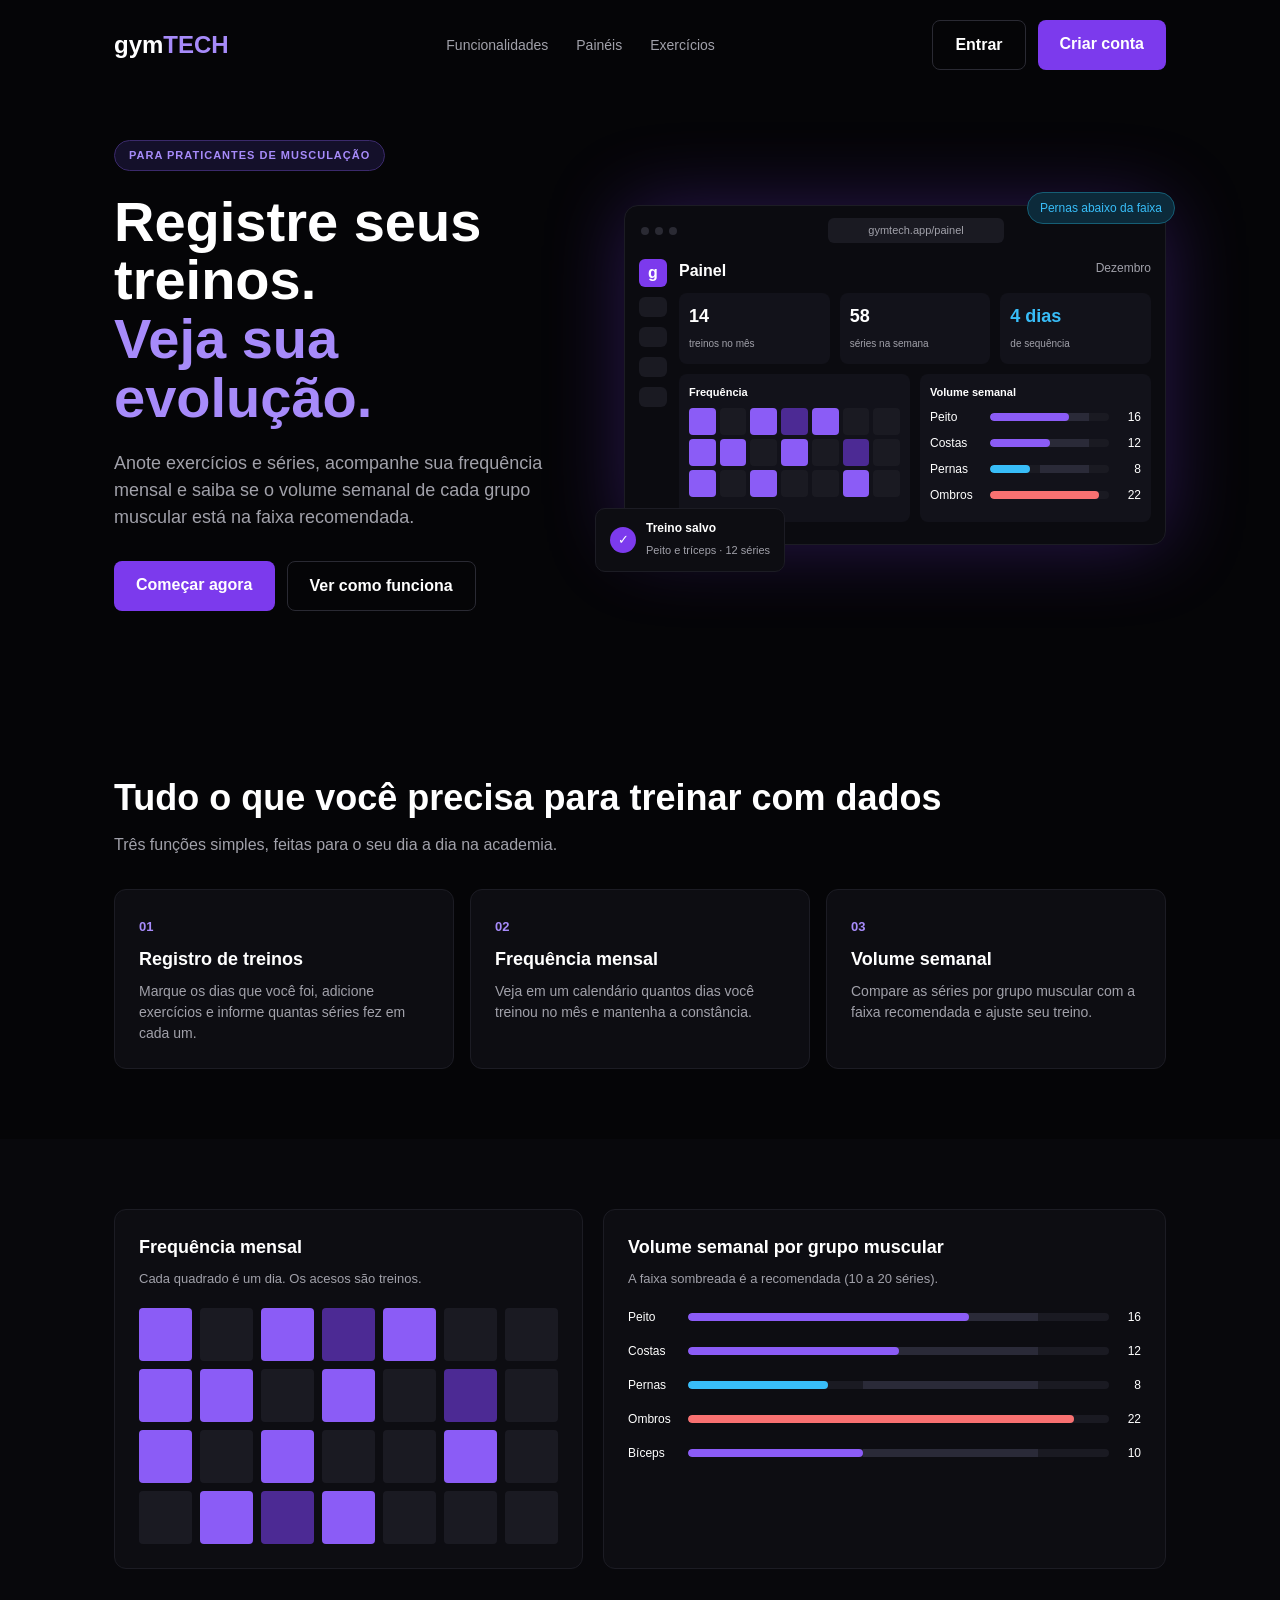
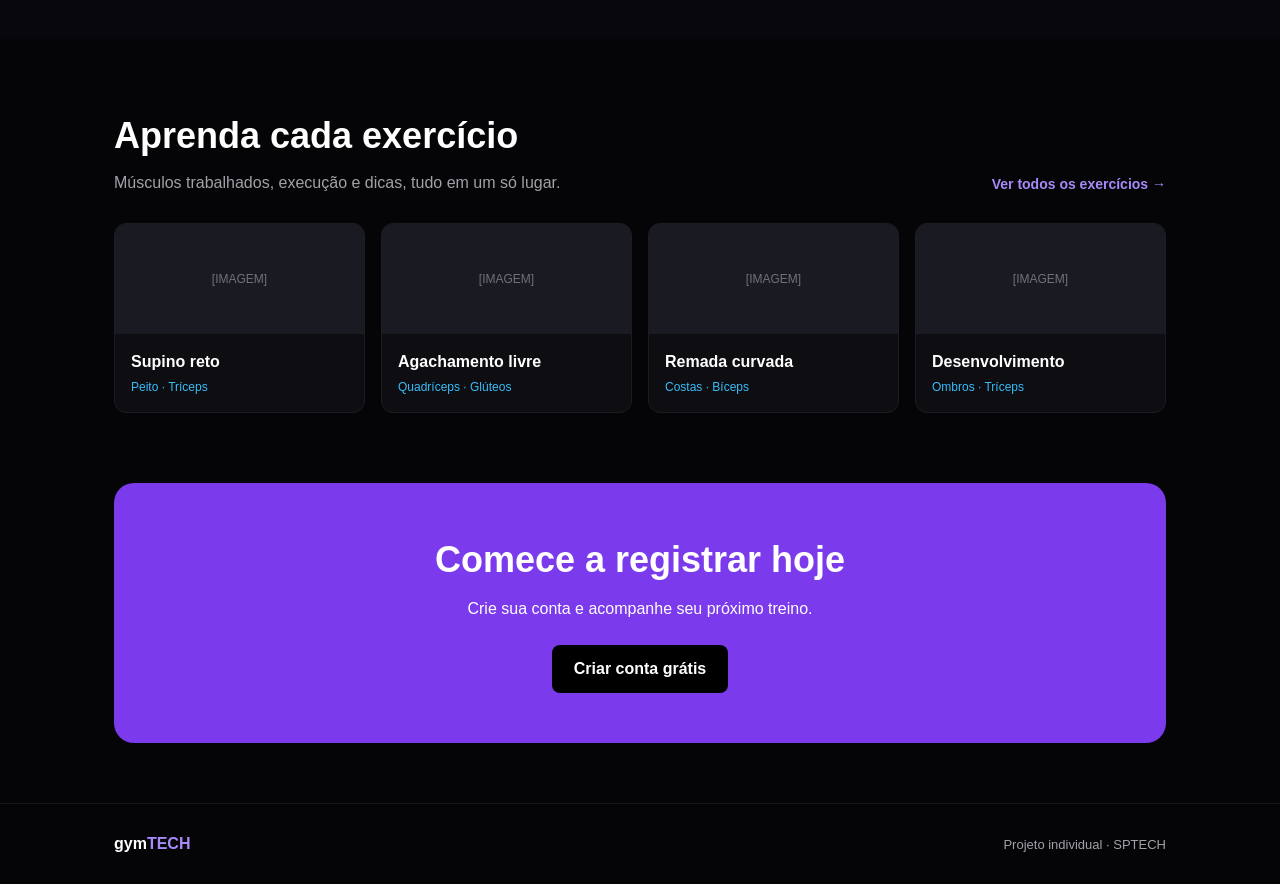
==== public/index.html @ 50891370 "feat: adicionando tela dashboard com css incluso" ====
<!DOCTYPE html>
<html lang="pt-br">
<head>
    <meta charset="UTF-8">
    <meta http-equiv="X-UA-Compatible" content="IE=edge">
    <meta name="viewport" content="width=device-width, initial-scale=1.0">
    <title>gymTECH · Página Inicial</title>
    <script src="./js/sessao.js"></script>
    <link rel="stylesheet" href="./css/home.css">
</head>
<body>
    <!-- MENU -->
    <div class="header">
        <div class="container">
            <a class="titulo" href="index.html">gym<span>TECH</span></a>
            <ul class="navbar">
                <li><a href="#funcionalidades">Funcionalidades</a></li>
                <li><a href="#paineis">Painéis</a></li>
                <li><a href="#exercicios">Exercícios</a></li>
            </ul>
            <div class="auth">
                <a class="btn btn-dark" href="login.html">Entrar</a>
                <a class="btn btn-purple" href="cadastro.html">Criar conta</a>
            </div>
        </div>
    </div>

    <!-- BANNER -->
    <div class="banner">
        <div class="container">
            <div class="banner-text">
                <span class="badge">Para praticantes de musculação</span>
                <h1>Registre seus treinos. <span>Veja sua evolução.</span></h1>
                <p class="lead">Anote exercícios e séries, acompanhe sua frequência mensal e saiba se o volume semanal de cada grupo muscular está na faixa recomendada.</p>
                <div class="hero-buttons">
                    <a class="btn btn-purple" href="cadastro.html">Começar agora</a>
                    <a class="btn btn-dark" href="#funcionalidades">Ver como funciona</a>
                </div>
            </div>

            <div class="mockup">
                <span class="float-badge">Pernas abaixo da faixa</span>
                <div class="mockup-top">
                    <span class="dot"></span>
                    <span class="dot"></span>
                    <span class="dot"></span>
                    <span class="url">gymtech.app/painel</span>
                </div>
                <div class="mockup-main">
                    <div class="mockup-side">
                        <span class="logo-g">g</span>
                        <span class="side-item"></span>
                        <span class="side-item"></span>
                        <span class="side-item"></span>
                        <span class="side-item"></span>
                    </div>
                    <div class="mockup-content">
                        <div class="mockup-head">
                            <strong>Painel</strong>
                            <span>Dezembro</span>
                        </div>
                        <div class="stats">
                            <div class="stat">
                                <strong>14</strong>
                                <span>treinos no mês</span>
                            </div>
                            <div class="stat">
                                <strong>58</strong>
                                <span>séries na semana</span>
                            </div>
                            <div class="stat">
                                <strong class="cyan-text">4 dias</strong>
                                <span>de sequência</span>
                            </div>
                        </div>
                        <div class="mini-panels">
                            <div class="mini-panel">
                                <h4>Frequência</h4>
                                <div class="calendar" id="heroCalendar"></div>
                            </div>
                            <div class="mini-panel">
                                <h4>Volume semanal</h4>
                                <div id="heroVolume"></div>
                            </div>
                        </div>
                    </div>
                </div>
                <div class="toast">
                    <span class="check">✓</span>
                    <div>
                        <strong>Treino salvo</strong>
                        <span>Peito e tríceps · 12 séries</span>
                    </div>
                </div>
            </div>
        </div>
    </div>

    <!-- FUNCIONALIDADES -->
    <div class="social" id="funcionalidades">
        <div class="container">
            <h2>Tudo o que você precisa para treinar com dados</h2>
            <p class="subtitle">Três funções simples, feitas para o seu dia a dia na academia.</p>
            <div class="boxes">
                <div class="box">
                    <span class="number">01</span>
                    <h3>Registro de treinos</h3>
                    <p>Marque os dias que você foi, adicione exercícios e informe quantas séries fez em cada um.</p>
                </div>

                <div class="box">
                    <span class="number">02</span>
                    <h3>Frequência mensal</h3>
                    <p>Veja em um calendário quantos dias você treinou no mês e mantenha a constância.</p>
                </div>

                <div class="box">
                    <span class="number">03</span>
                    <h3>Volume semanal</h3>
                    <p>Compare as séries por grupo muscular com a faixa recomendada e ajuste seu treino.</p>
                </div>
            </div>
        </div>
    </div>

    <!-- PAINÉIS -->
    <div class="panels" id="paineis">
        <div class="container">
            <div class="panel">
                <h3>Frequência mensal</h3>
                <p class="subtitle">Cada quadrado é um dia. Os acesos são treinos.</p>
                <div class="calendar big" id="monthCalendar"></div>
            </div>

            <div class="panel">
                <h3>Volume semanal por grupo muscular</h3>
                <p class="subtitle">A faixa sombreada é a recomendada (10 a 20 séries).</p>
                <div id="panelVolume"></div>
            </div>
        </div>
    </div>

    <!-- EXERCÍCIOS -->
    <div class="exercises" id="exercicios">
        <div class="container">
            <div class="exercises-head">
                <div>
                    <h2>Aprenda cada exercício</h2>
                    <p class="subtitle">Músculos trabalhados, execução e dicas, tudo em um só lugar.</p>
                </div>
                <a class="more" href="simulador.html">Ver todos os exercícios →</a>
            </div>

            <div class="exercise-grid">
                <div class="exercise">
                    <div class="exercise-img">[IMAGEM]</div>
                    <div class="exercise-info">
                        <h3>Supino reto</h3>
                        <p>Peito · Tríceps</p>
                    </div>
                </div>

                <div class="exercise">
                    <div class="exercise-img">[IMAGEM]</div>
                    <div class="exercise-info">
                        <h3>Agachamento livre</h3>
                        <p>Quadríceps · Glúteos</p>
                    </div>
                </div>

                <div class="exercise">
                    <div class="exercise-img">[IMAGEM]</div>
                    <div class="exercise-info">
                        <h3>Remada curvada</h3>
                        <p>Costas · Bíceps</p>
                    </div>
                </div>
                
                <div class="exercise">
                    <div class="exercise-img">[IMAGEM]</div>
                    <div class="exercise-info">
                        <h3>Desenvolvimento</h3>
                        <p>Ombros · Tríceps</p>
                    </div>
                </div>
            </div>
        </div>
    </div>

    <!-- CHAMADA FINAL -->
    <div class="cta">
        <div class="container">
            <div class="cta-box">
                <h2>Comece a registrar hoje</h2>
                <p>Crie sua conta e acompanhe seu próximo treino.</p>
                <a class="btn btn-black" href="cadastro.html">Criar conta grátis</a>
            </div>
        </div>
    </div>

    <!-- RODAPÉ -->
    <div class="footer">
        <div class="container">
            <a class="titulo" href="index.html">gym<span>TECH</span></a>
            <span>Projeto individual · SPTECH</span>
        </div>
    </div>

    <script>
        // Dados de exemplo (depois virão do banco)
        var weeklyVolume = [
            { muscleGroup: "Peito", sets: 16 },
            { muscleGroup: "Costas", sets: 12 },
            { muscleGroup: "Pernas", sets: 8 },
            { muscleGroup: "Ombros", sets: 22 },
            { muscleGroup: "Bíceps", sets: 10 }
        ];

        // 2 = treino, 1 = treino leve, 0 = sem treino (28 dias, 14 treinos)
        var monthDays = [
            2, 0, 2, 1, 2, 0, 0,
            2, 2, 0, 2, 0, 1, 0,
            2, 0, 2, 0, 0, 2, 0,
            0, 2, 1, 2, 0, 0, 0
        ];

        var chartMax = 24;

        function renderCalendar(elementId, totalDays) {
            var html = "";

            for (var i = 0; i < totalDays; i++) {
                var className = "day";

                if (monthDays[i] == 2) {
                    className += " on";
                } else if (monthDays[i] == 1) {
                    className += " light";
                }

                html += '<span class="' + className + '"></span>';
            }

            document.getElementById(elementId).innerHTML = html;
        }

        function getColor(sets) {
            if (sets < 10) {
                return "cyan";
            }
            if (sets > 20) {
                return "coral";
            }
            return "purple";
        }

        function renderVolume(elementId, totalGroups) {
            var html = "";

            for (var i = 0; i < totalGroups; i++) {
                var width = weeklyVolume[i].sets / chartMax * 100;

                html += '<div class="bar-row">';
                html += '<span class="label">' + weeklyVolume[i].muscleGroup + '</span>';
                html += '<div class="track">';
                html += '<div class="band"></div>';
                html += '<div class="fill ' + getColor(weeklyVolume[i].sets) + '" style="width:' + width + '%"></div>';
                html += '</div>';
                html += '<span class="value">' + weeklyVolume[i].sets + '</span>';
                html += '</div>';
            }

            document.getElementById(elementId).innerHTML = html;
        }

        renderCalendar("heroCalendar", 21);
        renderCalendar("monthCalendar", 28);
        renderVolume("heroVolume", 4);
        renderVolume("panelVolume", 5);
    </script>
</body>
</html>
---- public/css/home.css ----
/* gymTECH | Página inicial */

* {
    box-sizing: border-box;
    margin: 0;
    padding: 0;
}

body {
    background: #050507;
    color: #fff;
    font-family: Arial, sans-serif;
    line-height: 1.5;
}

ul {
    list-style: none;
}

a {
    color: inherit;
    text-decoration: none;
}

h2 {
    font-size: 36px;
}

h3 {
    font-size: 18px;
}

.container {
    max-width: 1100px;
    margin: 0 auto;
    padding: 0 24px;
}

.subtitle {
    margin-top: 8px;
    color: #a1a1aa;
}

/* Botões */

.btn {
    display: inline-block;
    padding: 12px 22px;
    border-radius: 8px;
    font-weight: bold;
}

.btn-purple { background: #7c3aed; }
.btn-black { background: #000; }
.btn-dark { border: 1px solid #2a2a33; }

/* Cabeçalho e rodapé */

.header {
    padding: 20px 0;
}

.header .container,
.footer .container {
    display: flex;
    align-items: center;
    justify-content: space-between;
}

.titulo {
    font-size: 24px;
    font-weight: bold;
}

.titulo span {
    color: #a78bfa;
}

.navbar {
    display: flex;
    gap: 28px;
    color: #a1a1aa;
    font-size: 14px;
}

.auth {
    display: flex;
    gap: 12px;
}

.footer {
    padding: 28px 0;
    border-top: 1px solid #14141a;
}

.footer .container {
    color: #a1a1aa;
    font-size: 13px;
}

.footer .titulo {
    color: #fff;
    font-size: 16px;
}

/* Banner */

.banner {
    padding: 50px 0 90px;
}

.banner .container {
    display: flex;
    align-items: center;
    gap: 60px;
}

.banner-text {
    flex: 1;
}

.badge {
    display: inline-block;
    padding: 6px 14px;
    border: 1px solid #3b2a6b;
    border-radius: 20px;
    background: #14102a;
    color: #a78bfa;
    font-size: 11px;
    font-weight: bold;
    letter-spacing: 1px;
    text-transform: uppercase;
}

.banner h1 {
    margin: 22px 0;
    font-size: 56px;
    line-height: 1.05;
}

.banner h1 span {
    display: block;
    color: #a78bfa;
}

.lead {
    color: #a1a1aa;
    font-size: 18px;
}

.hero-buttons {
    display: flex;
    gap: 12px;
    margin-top: 30px;
}

/* Painel de exemplo */

.mockup {
    position: relative;
    flex: 1.2;
    background: #0b0b10;
    border: 1px solid #1c1c24;
    border-radius: 14px;
    box-shadow: 0 0 80px rgba(124, 58, 237, 0.3);
}

.mockup-top {
    display: flex;
    align-items: center;
    gap: 6px;
    padding: 12px 16px;
}

.dot {
    width: 8px;
    height: 8px;
    border-radius: 50%;
    background: #2a2a33;
}

.url {
    margin: 0 auto;
    padding: 4px 40px;
    border-radius: 6px;
    background: #1a1a22;
    color: #a1a1aa;
    font-size: 11px;
}

.mockup-main {
    display: flex;
    gap: 12px;
    padding: 4px 14px 22px;
}

.mockup-side {
    display: flex;
    flex-direction: column;
    gap: 10px;
}

.logo-g,
.side-item {
    width: 28px;
    border-radius: 6px;
}

.logo-g {
    height: 28px;
    background: #7c3aed;
    text-align: center;
    line-height: 28px;
    font-weight: bold;
}

.side-item {
    height: 20px;
    background: #1a1a22;
}

.mockup-content {
    flex: 1;
}

.mockup-head {
    display: flex;
    justify-content: space-between;
    margin-bottom: 10px;
}

.mockup-head span {
    color: #a1a1aa;
    font-size: 12px;
}

.stats,
.mini-panels {
    display: grid;
    gap: 10px;
}

.stats {
    grid-template-columns: repeat(3, 1fr);
    margin-bottom: 10px;
}

.mini-panels {
    grid-template-columns: 1fr 1fr;
}

.stat,
.mini-panel {
    padding: 10px;
    border-radius: 8px;
    background: #12121a;
}

.stat strong {
    display: block;
    font-size: 18px;
}

.stat span {
    color: #a1a1aa;
    font-size: 10px;
}

.cyan-text {
    color: #38bdf8;
}

.mini-panel h4 {
    margin-bottom: 8px;
    font-size: 11px;
}

.float-badge {
    position: absolute;
    top: -14px;
    right: -10px;
    padding: 6px 12px;
    border: 1px solid #155e75;
    border-radius: 20px;
    background: #0c2a3a;
    color: #38bdf8;
    font-size: 12px;
}

.toast {
    position: absolute;
    left: -30px;
    bottom: -28px;
    display: flex;
    align-items: center;
    gap: 10px;
    padding: 10px 14px;
    border: 1px solid #1c1c24;
    border-radius: 10px;
    background: #0d0d12;
}

.check {
    width: 26px;
    height: 26px;
    border-radius: 50%;
    background: #7c3aed;
    text-align: center;
    line-height: 26px;
    font-size: 13px;
}

.toast strong {
    display: block;
    font-size: 12px;
}

.toast div span {
    color: #a1a1aa;
    font-size: 11px;
}

/* Calendário */

.calendar {
    display: grid;
    grid-template-columns: repeat(7, 1fr);
    gap: 4px;
}

.calendar.big {
    gap: 8px;
}

.day {
    aspect-ratio: 1;
    border-radius: 4px;
    background: #1a1a22;
}

.day.on { background: #8b5cf6; }
.day.light { background: #4c2a94; }

/* Barras de volume */

.bar-row {
    display: flex;
    align-items: center;
    gap: 10px;
    margin-bottom: 8px;
    font-size: 12px;
}

.label {
    width: 50px;
}

.value {
    width: 22px;
    text-align: right;
}

.track {
    position: relative;
    flex: 1;
    height: 8px;
    border-radius: 4px;
    background: #1a1a22;
    overflow: hidden;
}

/* faixa recomendada: 10 a 20 séries, de um máximo de 24 */
.band {
    position: absolute;
    top: 0;
    bottom: 0;
    left: 41.6%;
    width: 41.6%;
    background: #2a2a38;
}

.fill {
    position: absolute;
    top: 0;
    bottom: 0;
    left: 0;
    border-radius: 4px;
}

.fill.purple { background: #8b5cf6; }
.fill.cyan { background: #38bdf8; }
.fill.coral { background: #f87171; }

/* Seções */

.social,
.panels,
.exercises {
    padding: 70px 0;
}

.boxes {
    display: grid;
    grid-template-columns: repeat(3, 1fr);
    gap: 16px;
    margin-top: 32px;
}

.box,
.panel,
.exercise {
    border: 1px solid #1c1c24;
    border-radius: 12px;
    background: #0d0d12;
}

.box,
.panel {
    padding: 24px;
}

.number {
    color: #a78bfa;
    font-size: 13px;
    font-weight: bold;
}

.box h3 {
    margin: 8px 0;
}

.box p {
    color: #a1a1aa;
    font-size: 14px;
}

/* Painéis */

.panels {
    background: #08080c;
}

.panels .container {
    display: grid;
    grid-template-columns: 1fr 1.2fr;
    gap: 20px;
}

.panel .subtitle {
    margin-bottom: 20px;
    font-size: 13px;
}

.panel .bar-row {
    margin-bottom: 16px;
}

/* Exercícios */

.exercises-head {
    display: flex;
    align-items: flex-end;
    justify-content: space-between;
    margin-bottom: 28px;
}

.more {
    color: #a78bfa;
    font-size: 14px;
    font-weight: bold;
}

.exercise-grid {
    display: grid;
    grid-template-columns: repeat(4, 1fr);
    gap: 16px;
}

.exercise {
    overflow: hidden;
}

.exercise-img {
    display: flex;
    align-items: center;
    justify-content: center;
    height: 110px;
    background: #1a1a22;
    color: #71717a;
    font-size: 12px;
}

.exercise-img img {
    width: 100%;
    height: 100%;
    object-fit: cover;
}

.exercise-info {
    padding: 16px;
}

.exercise-info h3 {
    font-size: 16px;
}

.exercise-info p {
    margin-top: 4px;
    color: #38bdf8;
    font-size: 12px;
}

/* Chamada final */

.cta {
    padding-bottom: 60px;
}

.cta-box {
    padding: 50px 24px;
    border-radius: 20px;
    background: #7c3aed;
    text-align: center;
}

.cta-box p {
    margin: 10px 0 24px;
}
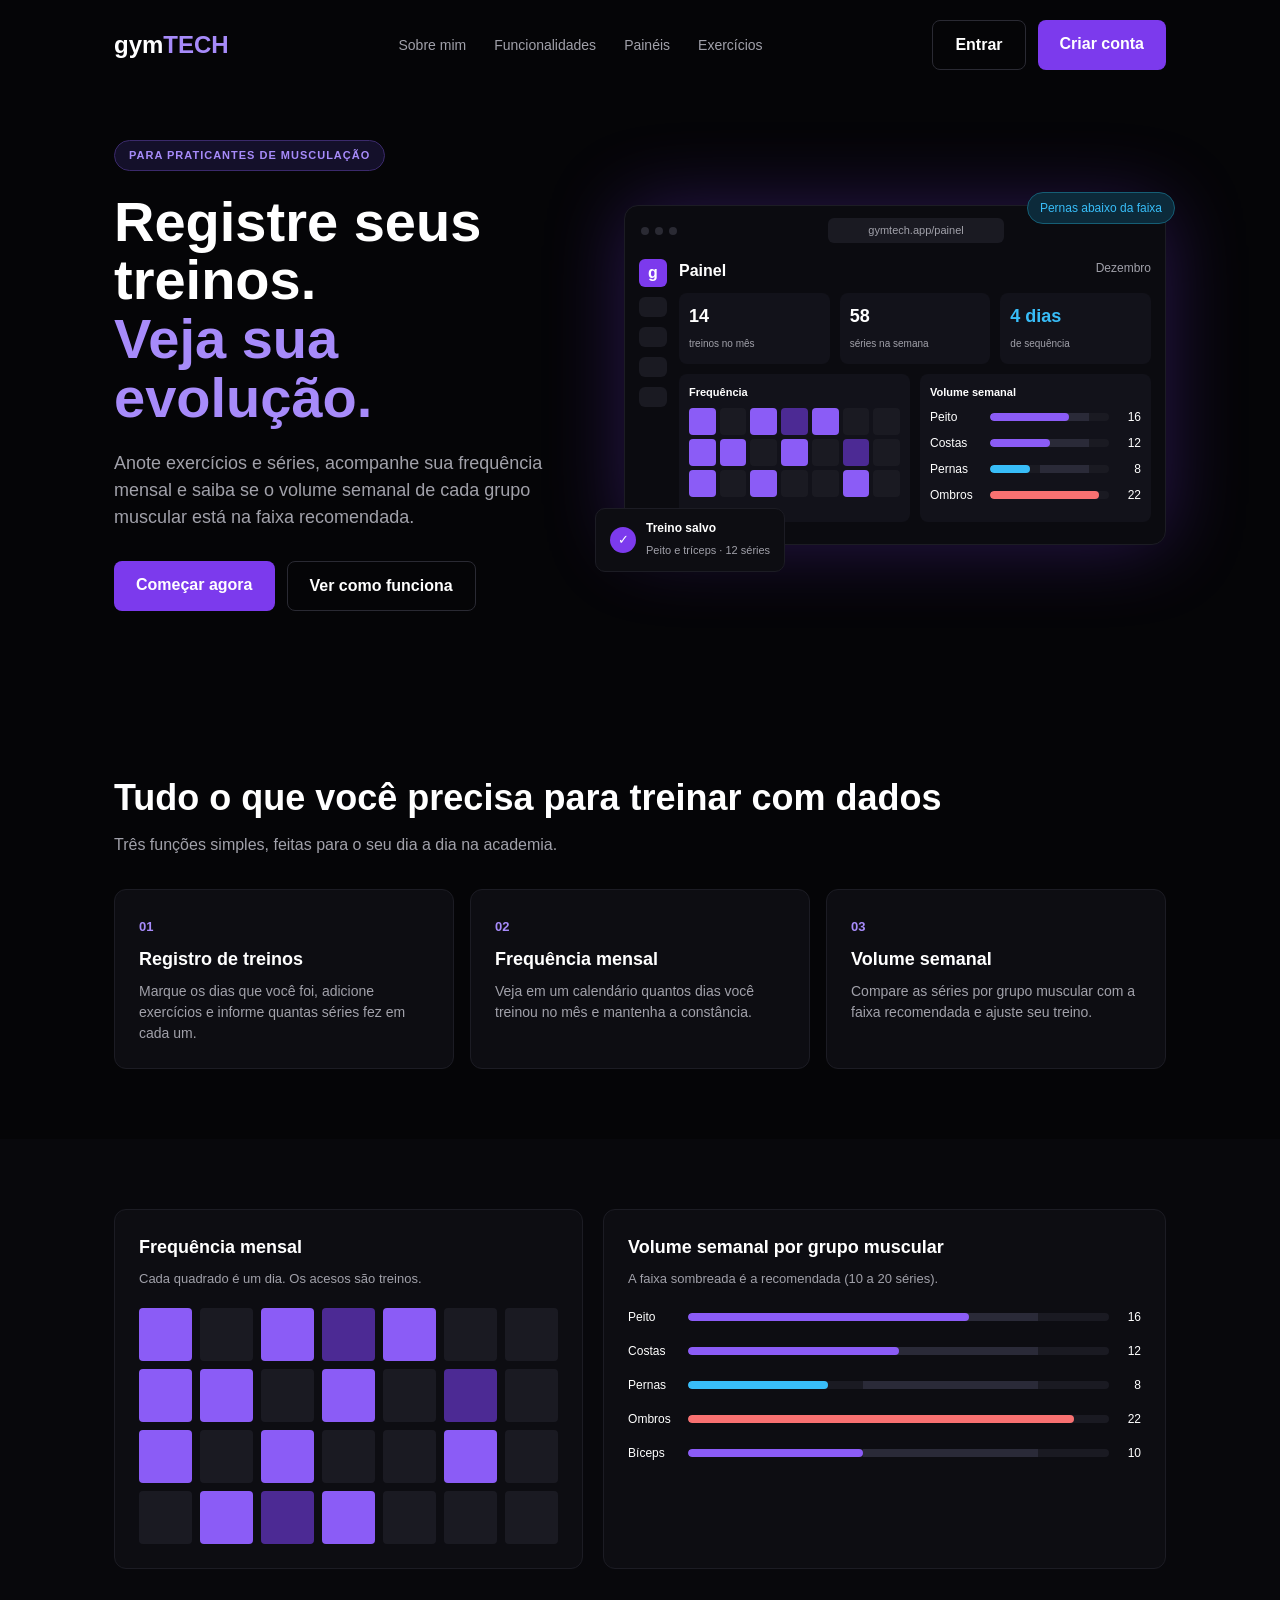
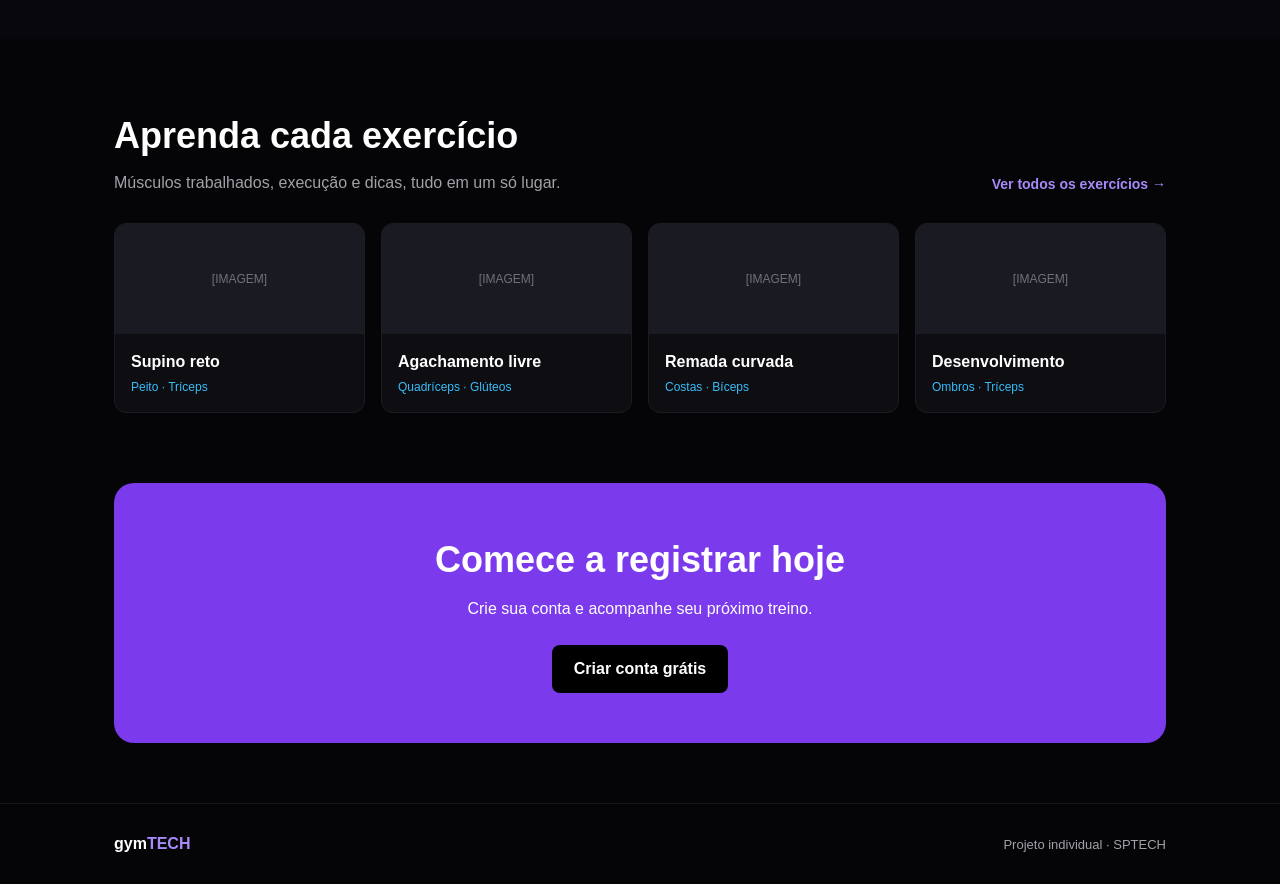
==== commit 3d4148af: "feat: adicionando estrutura inicial da pagina sobre mim" ====
--- a/public/index.html
+++ b/public/index.html
@@ -14,6 +14,7 @@
         <div class="container">
             <a class="titulo" href="index.html">gym<span>TECH</span></a>
             <ul class="navbar">
+                <li><a href="sobreMim.html">Sobre mim</a></li>
                 <li><a href="#funcionalidades">Funcionalidades</a></li>
                 <li><a href="#paineis">Painéis</a></li>
                 <li><a href="#exercicios">Exercícios</a></li>
@@ -148,7 +149,7 @@
                     <h2>Aprenda cada exercício</h2>
                     <p class="subtitle">Músculos trabalhados, execução e dicas, tudo em um só lugar.</p>
                 </div>
-                <a class="more" href="simulador.html">Ver todos os exercícios →</a>
+                <a class="more" href="exercicios.html">Ver todos os exercícios →</a>
             </div>
 
             <div class="exercise-grid">
@@ -198,7 +199,7 @@
         </div>
     </div>
 
-    <!-- RODAPÉ -->
+    <!-- FOOTER -->
     <div class="footer">
         <div class="container">
             <a class="titulo" href="index.html">gym<span>TECH</span></a>
--- a/public/css/home.css
+++ b/public/css/home.css
@@ -1,4 +1,4 @@
-/* gymTECH | Página inicial */
+/* gymTECH | Página inicial, Sobre Mim */
 
 * {
     box-sizing: border-box;
@@ -92,12 +92,10 @@
     padding: 28px 0;
     border-top: 1px solid #14141a;
 }
-
 .footer .container {
     color: #a1a1aa;
     font-size: 13px;
 }
-
 .footer .titulo {
     color: #fff;
     font-size: 16px;
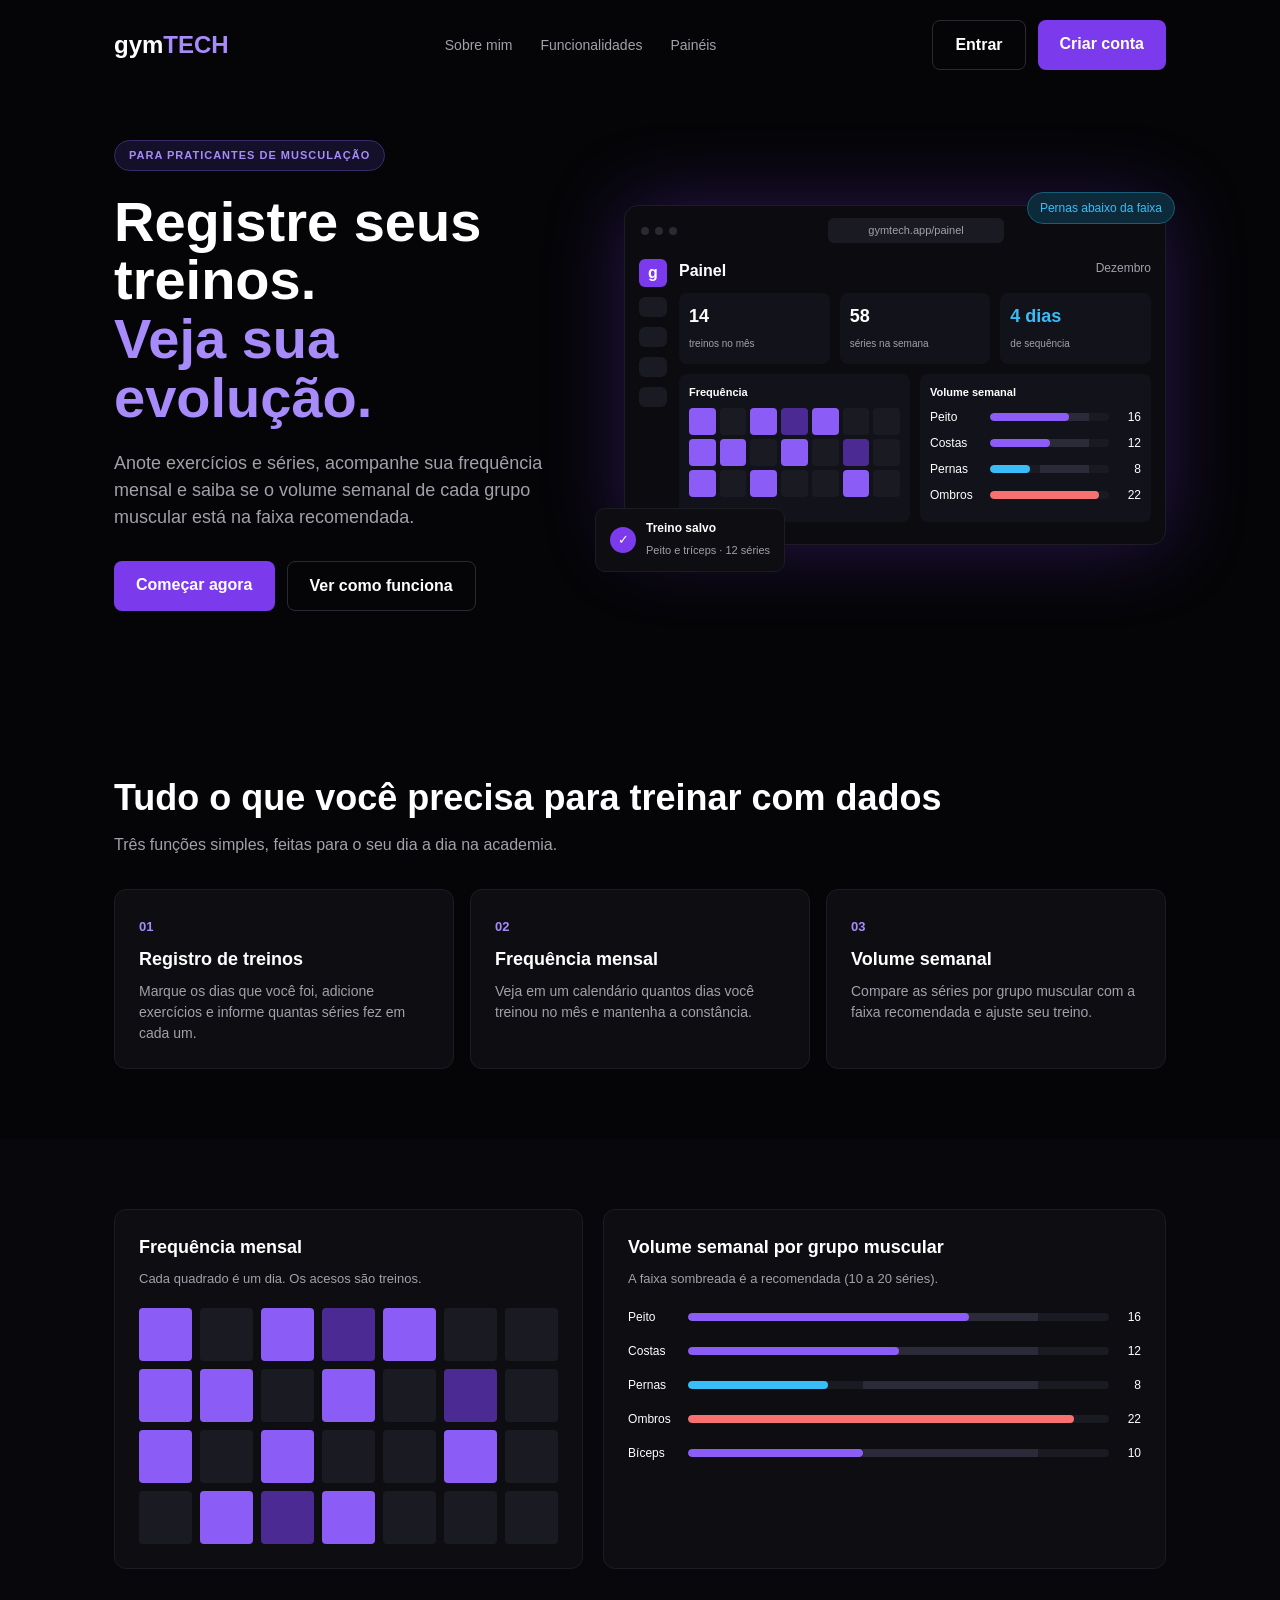
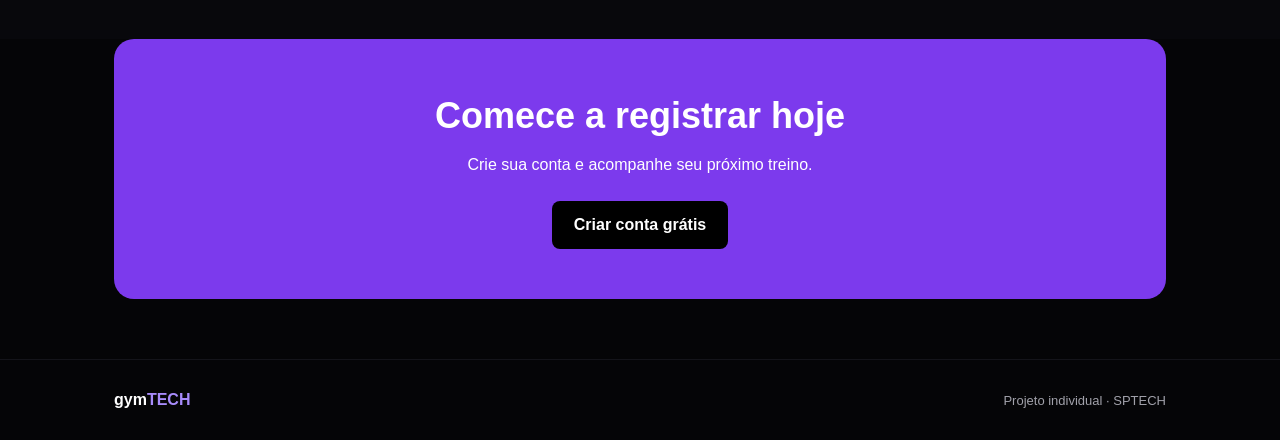
==== commit b9a7743e: "refactor: organizando script do painel e removendo área informativa de exercícios" ====
--- a/public/index.html
+++ b/public/index.html
@@ -14,10 +14,9 @@
         <div class="container">
             <a class="titulo" href="index.html">gym<span>TECH</span></a>
             <ul class="navbar">
-                <li><a href="sobreMim.html">Sobre mim</a></li>
+                <li><a href="aboutMe.html">Sobre mim</a></li>
                 <li><a href="#funcionalidades">Funcionalidades</a></li>
                 <li><a href="#paineis">Painéis</a></li>
-                <li><a href="#exercicios">Exercícios</a></li>
             </ul>
             <div class="auth">
                 <a class="btn btn-dark" href="login.html">Entrar</a>
@@ -141,53 +140,6 @@
         </div>
     </div>
 
-    <!-- EXERCÍCIOS -->
-    <div class="exercises" id="exercicios">
-        <div class="container">
-            <div class="exercises-head">
-                <div>
-                    <h2>Aprenda cada exercício</h2>
-                    <p class="subtitle">Músculos trabalhados, execução e dicas, tudo em um só lugar.</p>
-                </div>
-                <a class="more" href="exercicios.html">Ver todos os exercícios →</a>
-            </div>
-
-            <div class="exercise-grid">
-                <div class="exercise">
-                    <div class="exercise-img">[IMAGEM]</div>
-                    <div class="exercise-info">
-                        <h3>Supino reto</h3>
-                        <p>Peito · Tríceps</p>
-                    </div>
-                </div>
-
-                <div class="exercise">
-                    <div class="exercise-img">[IMAGEM]</div>
-                    <div class="exercise-info">
-                        <h3>Agachamento livre</h3>
-                        <p>Quadríceps · Glúteos</p>
-                    </div>
-                </div>
-
-                <div class="exercise">
-                    <div class="exercise-img">[IMAGEM]</div>
-                    <div class="exercise-info">
-                        <h3>Remada curvada</h3>
-                        <p>Costas · Bíceps</p>
-                    </div>
-                </div>
-                
-                <div class="exercise">
-                    <div class="exercise-img">[IMAGEM]</div>
-                    <div class="exercise-info">
-                        <h3>Desenvolvimento</h3>
-                        <p>Ombros · Tríceps</p>
-                    </div>
-                </div>
-            </div>
-        </div>
-    </div>
-
     <!-- CHAMADA FINAL -->
     <div class="cta">
         <div class="container">
@@ -280,4 +232,4 @@
         renderVolume("panelVolume", 5);
     </script>
 </body>
-</html>+</html>
--- a/public/css/home.css
+++ b/public/css/home.css
@@ -11,6 +11,9 @@
     color: #fff;
     font-family: Arial, sans-serif;
     line-height: 1.5;
+    min-height: 100vh;
+    display: flex;
+    flex-direction: column;
 }
 
 ul {
@@ -54,7 +57,7 @@
 .btn-black { background: #000; }
 .btn-dark { border: 1px solid #2a2a33; }
 
-/* Cabeçalho e rodapé */
+/* Cabeçalho e footer */
 
 .header {
     padding: 20px 0;
@@ -89,6 +92,7 @@
 }
 
 .footer {
+    margin-top: auto;
     padding: 28px 0;
     border-top: 1px solid #14141a;
 }
@@ -392,8 +396,7 @@
 /* Seções */
 
 .social,
-.panels,
-.exercises {
+.panels {
     padding: 70px 0;
 }
 
@@ -405,8 +408,7 @@
 }
 
 .box,
-.panel,
-.exercise {
+.panel {
     border: 1px solid #1c1c24;
     border-radius: 12px;
     background: #0d0d12;
@@ -451,61 +453,6 @@
 
 .panel .bar-row {
     margin-bottom: 16px;
-}
-
-/* Exercícios */
-
-.exercises-head {
-    display: flex;
-    align-items: flex-end;
-    justify-content: space-between;
-    margin-bottom: 28px;
-}
-
-.more {
-    color: #a78bfa;
-    font-size: 14px;
-    font-weight: bold;
-}
-
-.exercise-grid {
-    display: grid;
-    grid-template-columns: repeat(4, 1fr);
-    gap: 16px;
-}
-
-.exercise {
-    overflow: hidden;
-}
-
-.exercise-img {
-    display: flex;
-    align-items: center;
-    justify-content: center;
-    height: 110px;
-    background: #1a1a22;
-    color: #71717a;
-    font-size: 12px;
-}
-
-.exercise-img img {
-    width: 100%;
-    height: 100%;
-    object-fit: cover;
-}
-
-.exercise-info {
-    padding: 16px;
-}
-
-.exercise-info h3 {
-    font-size: 16px;
-}
-
-.exercise-info p {
-    margin-top: 4px;
-    color: #38bdf8;
-    font-size: 12px;
 }
 
 /* Chamada final */
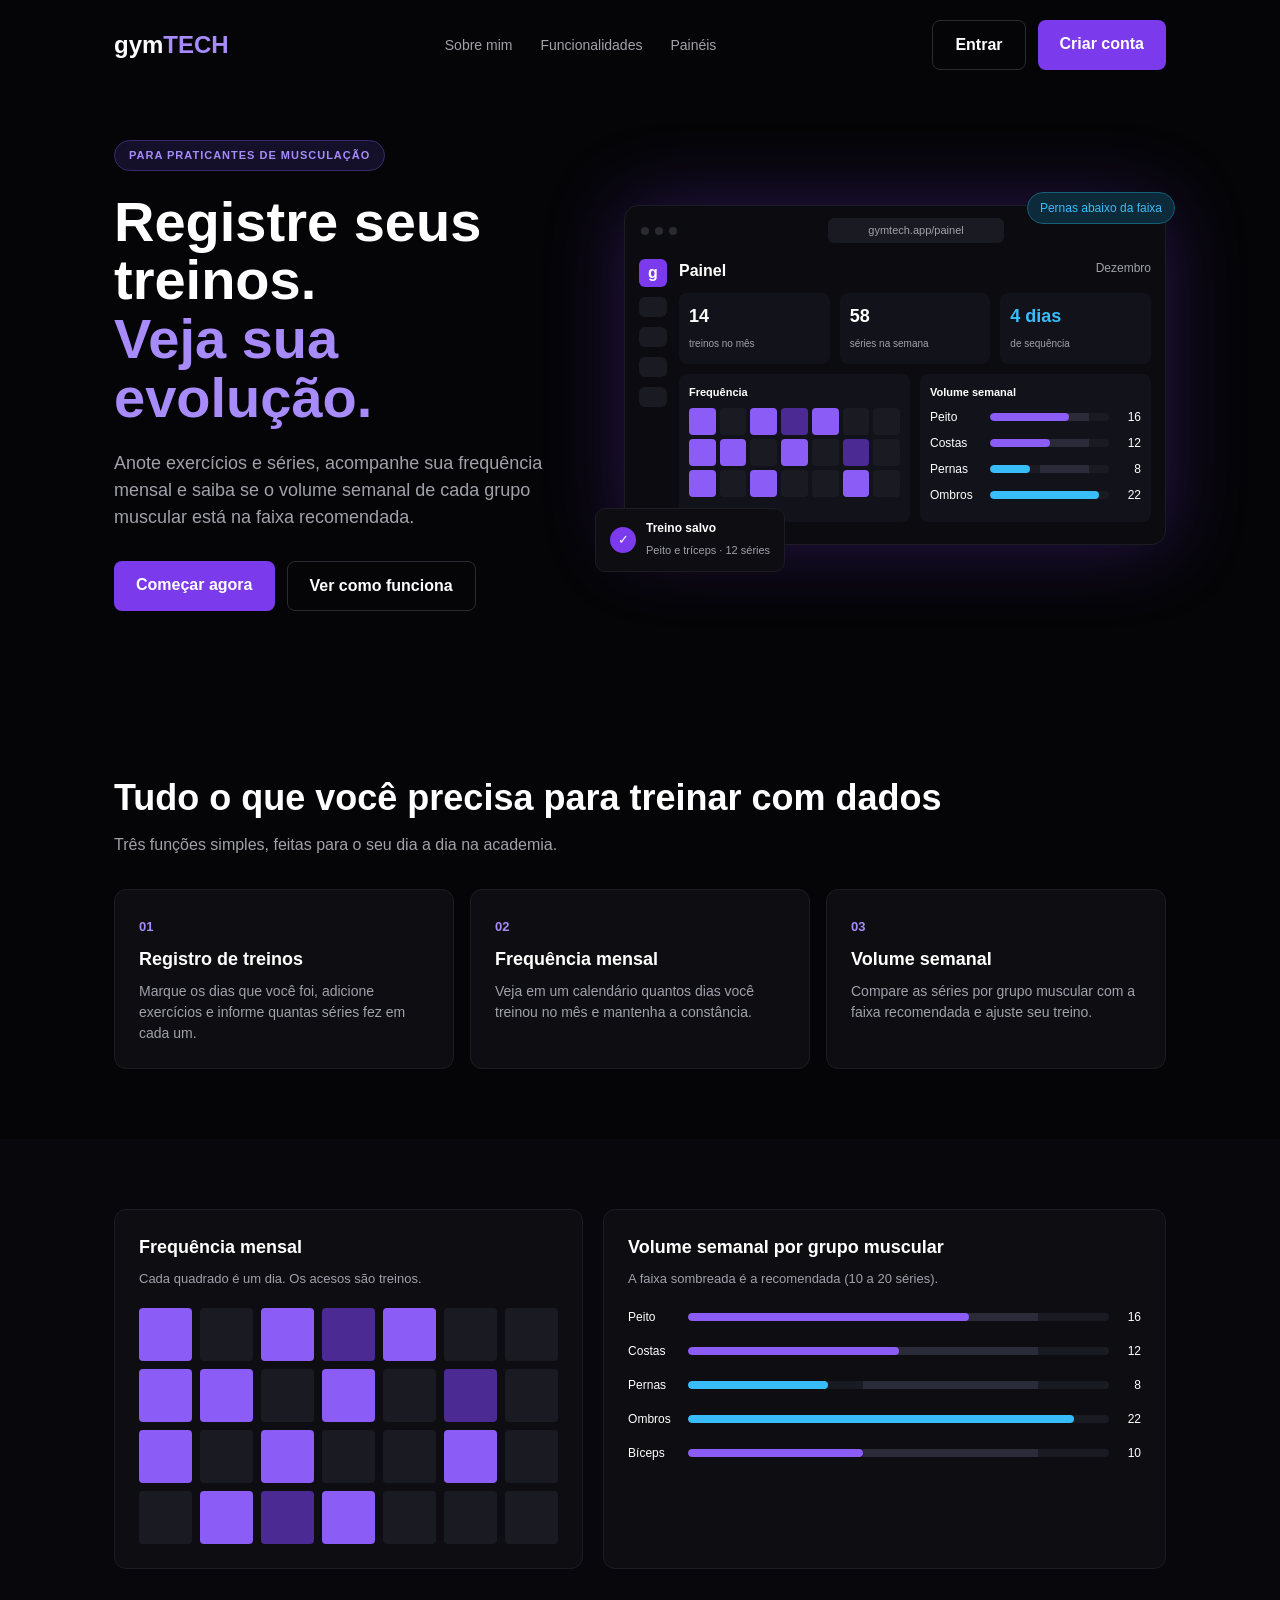
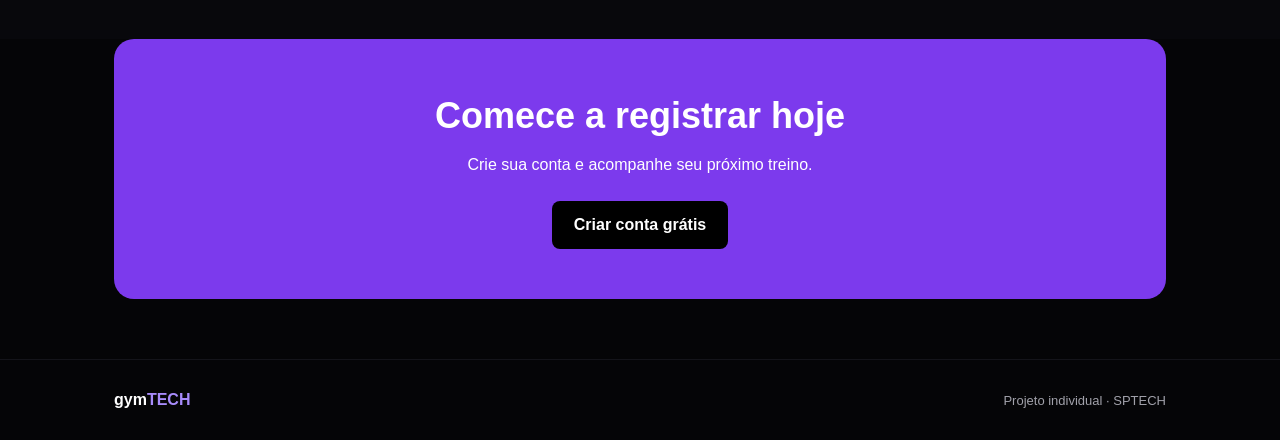
==== commit 4357eb9e: "feat: adaptando página inicial para usuários logados com avatar e acesso ao painel" ====
--- a/public/index.html
+++ b/public/index.html
@@ -18,10 +18,14 @@
                 <li><a href="#funcionalidades">Funcionalidades</a></li>
                 <li><a href="#paineis">Painéis</a></li>
             </ul>
-            <div class="auth">
+            <div class="auth" id="guestActions">
                 <a class="btn btn-dark" href="login.html">Entrar</a>
                 <a class="btn btn-purple" href="cadastro.html">Criar conta</a>
             </div>
+            <a class="user-profile" id="userProfile" href="./dashboard/painel.html">
+                <span class="user-avatar" id="userAvatar"></span>
+                <span id="userName"></span>
+            </a>
         </div>
     </div>
 
@@ -33,7 +37,7 @@
                 <h1>Registre seus treinos. <span>Veja sua evolução.</span></h1>
                 <p class="lead">Anote exercícios e séries, acompanhe sua frequência mensal e saiba se o volume semanal de cada grupo muscular está na faixa recomendada.</p>
                 <div class="hero-buttons">
-                    <a class="btn btn-purple" href="cadastro.html">Começar agora</a>
+                    <a class="btn btn-purple" id="startButton" href="cadastro.html">Começar agora</a>
                     <a class="btn btn-dark" href="#funcionalidades">Ver como funciona</a>
                 </div>
             </div>
@@ -141,7 +145,7 @@
     </div>
 
     <!-- CHAMADA FINAL -->
-    <div class="cta">
+    <div class="cta" id="signupCta">
         <div class="container">
             <div class="cta-box">
                 <h2>Comece a registrar hoje</h2>
@@ -158,8 +162,23 @@
             <span>Projeto individual · SPTECH</span>
         </div>
     </div>
-
-    <script>
+<script>
+        const userId = sessionStorage.getItem('userId');
+        const userName = sessionStorage.getItem('userName');
+        const userEmail = sessionStorage.getItem('userEmail');
+
+        if (userId && userName && userEmail) {
+            document.getElementById('guestActions').style.display = 'none';
+            document.getElementById('signupCta').style.display = 'none';
+            document.getElementById('userProfile').style.display = 'flex';
+
+            document.getElementById('userName').textContent = userName;
+            document.getElementById('userAvatar').textContent =
+                userName.trim().charAt(0).toUpperCase();
+
+            document.getElementById('startButton').href = './dashboard/painel.html';
+        }
+
         // Dados de exemplo (depois virão do banco)
         var weeklyVolume = [
             { muscleGroup: "Peito", sets: 16 },
@@ -198,13 +217,11 @@
         }
 
         function getColor(sets) {
-            if (sets < 10) {
+            if (sets < 10 || sets > 20) {
                 return "cyan";
+            } else {
+                return "purple";
             }
-            if (sets > 20) {
-                return "coral";
-            }
-            return "purple";
         }
 
         function renderVolume(elementId, totalGroups) {
--- a/public/css/home.css
+++ b/public/css/home.css
@@ -89,6 +89,22 @@
 .auth {
     display: flex;
     gap: 12px;
+}
+
+.user-profile {
+    display: none;
+    align-items: center;
+    gap: 10px;
+}
+
+.user-avatar {
+    width: 40px;
+    height: 40px;
+    border-radius: 50%;
+    background: #7c3aed;
+    display: flex;
+    align-items: center;
+    justify-content: center;
 }
 
 .footer {
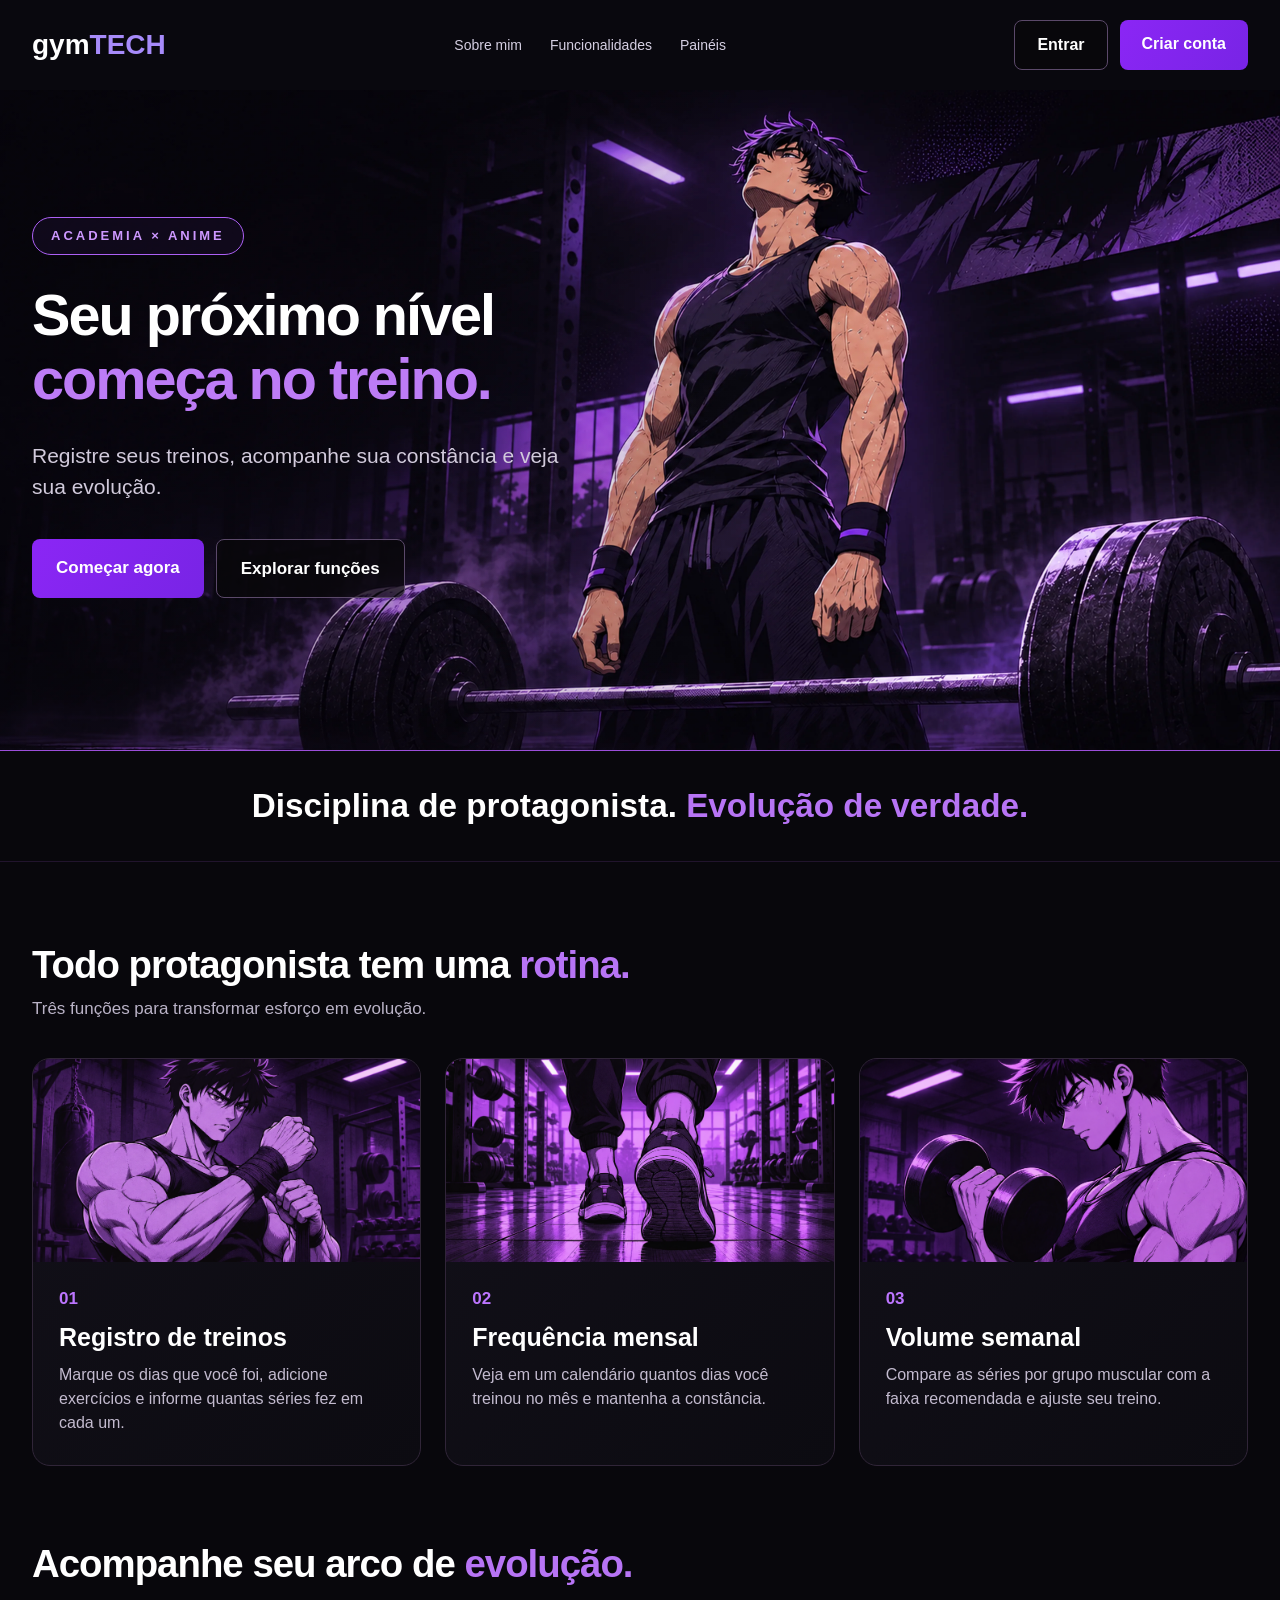
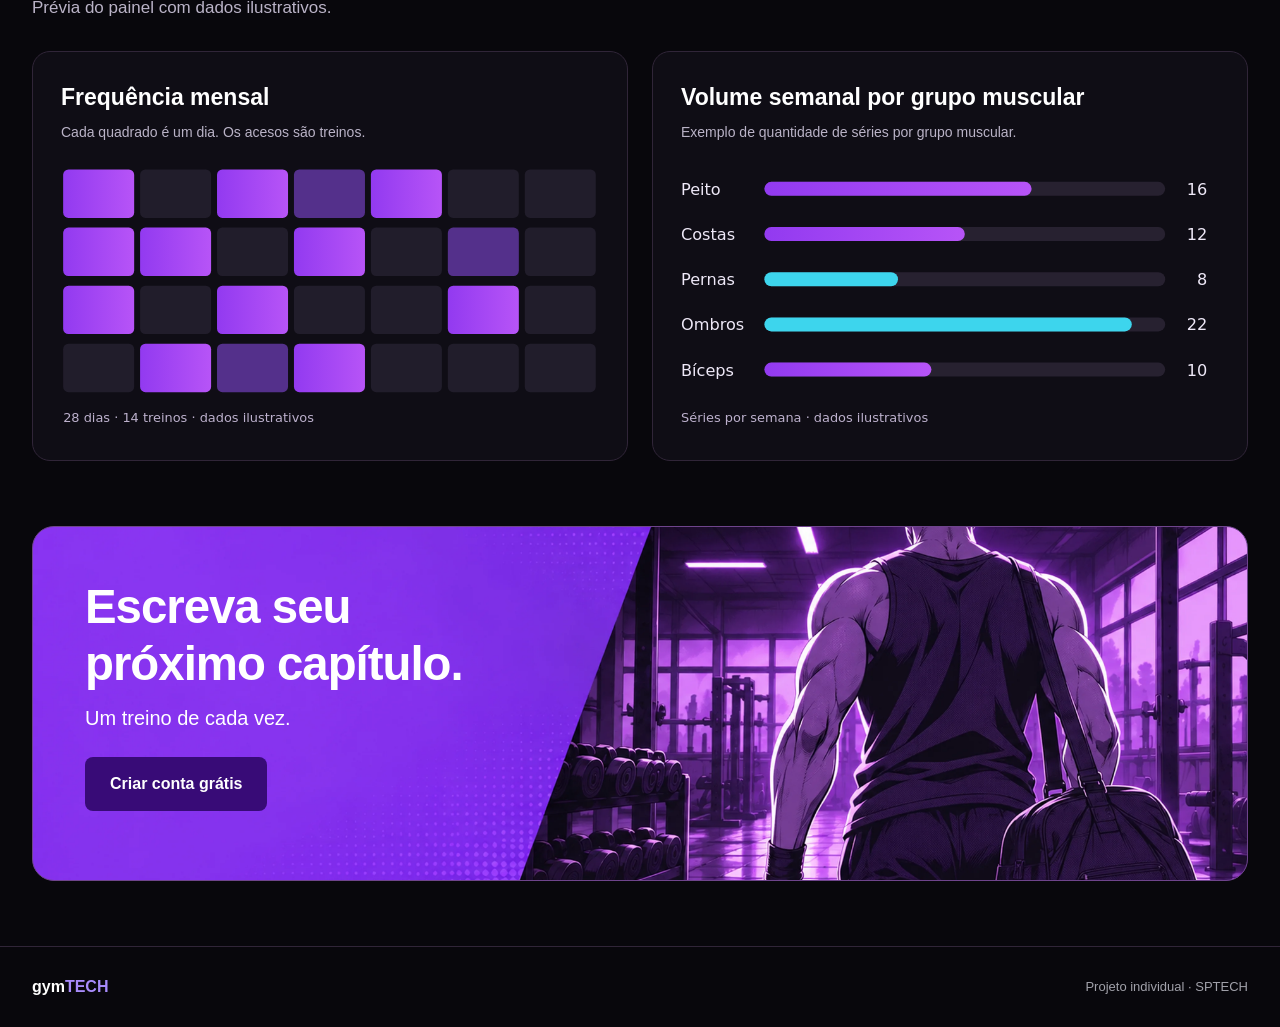
==== commit aae0777e: "feat: reformulando página inicial com tema anime" ====
--- a/public/index.html
+++ b/public/index.html
@@ -5,10 +5,9 @@
     <meta http-equiv="X-UA-Compatible" content="IE=edge">
     <meta name="viewport" content="width=device-width, initial-scale=1.0">
     <title>gymTECH · Página Inicial</title>
-    <script src="./js/sessao.js"></script>
     <link rel="stylesheet" href="./css/home.css">
 </head>
-<body>
+<body class="home-anime">
     <!-- MENU -->
     <div class="header">
         <div class="container">
@@ -33,92 +32,41 @@
     <div class="banner">
         <div class="container">
             <div class="banner-text">
-                <span class="badge">Para praticantes de musculação</span>
-                <h1>Registre seus treinos. <span>Veja sua evolução.</span></h1>
-                <p class="lead">Anote exercícios e séries, acompanhe sua frequência mensal e saiba se o volume semanal de cada grupo muscular está na faixa recomendada.</p>
+                <span class="badge">Academia × Anime</span>
+                <h1>Seu próximo nível <span>começa no treino.</span></h1>
+                <p class="lead">Registre seus treinos, acompanhe sua constância e veja sua evolução.</p>
                 <div class="hero-buttons">
                     <a class="btn btn-purple" id="startButton" href="cadastro.html">Começar agora</a>
-                    <a class="btn btn-dark" href="#funcionalidades">Ver como funciona</a>
+                    <a class="btn btn-dark" href="#funcionalidades">Explorar funções</a>
                 </div>
             </div>
 
-            <div class="mockup">
-                <span class="float-badge">Pernas abaixo da faixa</span>
-                <div class="mockup-top">
-                    <span class="dot"></span>
-                    <span class="dot"></span>
-                    <span class="dot"></span>
-                    <span class="url">gymtech.app/painel</span>
-                </div>
-                <div class="mockup-main">
-                    <div class="mockup-side">
-                        <span class="logo-g">g</span>
-                        <span class="side-item"></span>
-                        <span class="side-item"></span>
-                        <span class="side-item"></span>
-                        <span class="side-item"></span>
-                    </div>
-                    <div class="mockup-content">
-                        <div class="mockup-head">
-                            <strong>Painel</strong>
-                            <span>Dezembro</span>
-                        </div>
-                        <div class="stats">
-                            <div class="stat">
-                                <strong>14</strong>
-                                <span>treinos no mês</span>
-                            </div>
-                            <div class="stat">
-                                <strong>58</strong>
-                                <span>séries na semana</span>
-                            </div>
-                            <div class="stat">
-                                <strong class="cyan-text">4 dias</strong>
-                                <span>de sequência</span>
-                            </div>
-                        </div>
-                        <div class="mini-panels">
-                            <div class="mini-panel">
-                                <h4>Frequência</h4>
-                                <div class="calendar" id="heroCalendar"></div>
-                            </div>
-                            <div class="mini-panel">
-                                <h4>Volume semanal</h4>
-                                <div id="heroVolume"></div>
-                            </div>
-                        </div>
-                    </div>
-                </div>
-                <div class="toast">
-                    <span class="check">✓</span>
-                    <div>
-                        <strong>Treino salvo</strong>
-                        <span>Peito e tríceps · 12 séries</span>
-                    </div>
-                </div>
-            </div>
         </div>
     </div>
+    <div class="manifesto"><div class="container">Disciplina de protagonista. <span>Evolução de verdade.</span></div></div>
 
     <!-- FUNCIONALIDADES -->
     <div class="social" id="funcionalidades">
         <div class="container">
-            <h2>Tudo o que você precisa para treinar com dados</h2>
-            <p class="subtitle">Três funções simples, feitas para o seu dia a dia na academia.</p>
+            <h2>Todo protagonista tem uma <span>rotina.</span></h2>
+            <p class="subtitle">Três funções para transformar esforço em evolução.</p>
             <div class="boxes">
                 <div class="box">
+                    <img class="feature-image" src="assets/imgs/registro-treinos.webp" alt="" width="3840" height="2160" loading="lazy">
                     <span class="number">01</span>
                     <h3>Registro de treinos</h3>
                     <p>Marque os dias que você foi, adicione exercícios e informe quantas séries fez em cada um.</p>
                 </div>
 
                 <div class="box">
+                    <img class="feature-image" src="assets/imgs/frequencia-mensal.webp" alt="" width="3840" height="2160" loading="lazy">
                     <span class="number">02</span>
                     <h3>Frequência mensal</h3>
                     <p>Veja em um calendário quantos dias você treinou no mês e mantenha a constância.</p>
                 </div>
 
                 <div class="box">
+                    <img class="feature-image" src="assets/imgs/volume-semanal.webp" alt="" width="3840" height="2160" loading="lazy">
                     <span class="number">03</span>
                     <h3>Volume semanal</h3>
                     <p>Compare as séries por grupo muscular com a faixa recomendada e ajuste seu treino.</p>
@@ -129,17 +77,18 @@
 
     <!-- PAINÉIS -->
     <div class="panels" id="paineis">
+        <div class="container panels-heading"><h2>Acompanhe seu arco de <span>evolução.</span></h2><p class="subtitle">Prévia do painel com dados ilustrativos.</p></div>
         <div class="container">
             <div class="panel">
                 <h3>Frequência mensal</h3>
                 <p class="subtitle">Cada quadrado é um dia. Os acesos são treinos.</p>
-                <div class="calendar big" id="monthCalendar"></div>
+                <img class="chart-image" src="assets/imgs/grafico-frequencia.svg" alt="Exemplo de calendário com 28 dias e 14 dias de treino destacados em roxo." width="1000" height="500" loading="lazy">
             </div>
 
             <div class="panel">
                 <h3>Volume semanal por grupo muscular</h3>
-                <p class="subtitle">A faixa sombreada é a recomendada (10 a 20 séries).</p>
-                <div id="panelVolume"></div>
+                <p class="subtitle">Exemplo de quantidade de séries por grupo muscular.</p>
+                <img class="chart-image" src="assets/imgs/grafico-volume.svg" alt="Exemplo de séries na semana: peito 16, costas 12, pernas 8, ombros 22 e bíceps 10." width="1000" height="500" loading="lazy">
             </div>
         </div>
     </div>
@@ -148,8 +97,8 @@
     <div class="cta" id="signupCta">
         <div class="container">
             <div class="cta-box">
-                <h2>Comece a registrar hoje</h2>
-                <p>Crie sua conta e acompanhe seu próximo treino.</p>
+                <h2>Escreva seu<br>próximo capítulo.</h2>
+                <p>Um treino de cada vez.</p>
                 <a class="btn btn-black" href="cadastro.html">Criar conta grátis</a>
             </div>
         </div>
@@ -179,74 +128,6 @@
             document.getElementById('startButton').href = './dashboard/painel.html';
         }
 
-        // Dados de exemplo (depois virão do banco)
-        var weeklyVolume = [
-            { muscleGroup: "Peito", sets: 16 },
-            { muscleGroup: "Costas", sets: 12 },
-            { muscleGroup: "Pernas", sets: 8 },
-            { muscleGroup: "Ombros", sets: 22 },
-            { muscleGroup: "Bíceps", sets: 10 }
-        ];
-
-        // 2 = treino, 1 = treino leve, 0 = sem treino (28 dias, 14 treinos)
-        var monthDays = [
-            2, 0, 2, 1, 2, 0, 0,
-            2, 2, 0, 2, 0, 1, 0,
-            2, 0, 2, 0, 0, 2, 0,
-            0, 2, 1, 2, 0, 0, 0
-        ];
-
-        var chartMax = 24;
-
-        function renderCalendar(elementId, totalDays) {
-            var html = "";
-
-            for (var i = 0; i < totalDays; i++) {
-                var className = "day";
-
-                if (monthDays[i] == 2) {
-                    className += " on";
-                } else if (monthDays[i] == 1) {
-                    className += " light";
-                }
-
-                html += '<span class="' + className + '"></span>';
-            }
-
-            document.getElementById(elementId).innerHTML = html;
-        }
-
-        function getColor(sets) {
-            if (sets < 10 || sets > 20) {
-                return "cyan";
-            } else {
-                return "purple";
-            }
-        }
-
-        function renderVolume(elementId, totalGroups) {
-            var html = "";
-
-            for (var i = 0; i < totalGroups; i++) {
-                var width = weeklyVolume[i].sets / chartMax * 100;
-
-                html += '<div class="bar-row">';
-                html += '<span class="label">' + weeklyVolume[i].muscleGroup + '</span>';
-                html += '<div class="track">';
-                html += '<div class="band"></div>';
-                html += '<div class="fill ' + getColor(weeklyVolume[i].sets) + '" style="width:' + width + '%"></div>';
-                html += '</div>';
-                html += '<span class="value">' + weeklyVolume[i].sets + '</span>';
-                html += '</div>';
-            }
-
-            document.getElementById(elementId).innerHTML = html;
-        }
-
-        renderCalendar("heroCalendar", 21);
-        renderCalendar("monthCalendar", 28);
-        renderVolume("heroVolume", 4);
-        renderVolume("panelVolume", 5);
     </script>
 </body>
 </html>
--- a/public/css/home.css
+++ b/public/css/home.css
@@ -39,65 +39,138 @@
     padding: 0 24px;
 }
 
-.subtitle {
+/* Cabeçalho e footer compartilhados */
+
+.header {
+    padding: 20px 0;
+}
+
+.header .container,
+.footer .container {
+    display: flex;
+    align-items: center;
+    justify-content: space-between;
+}
+
+.titulo {
+    font-size: 24px;
+    font-weight: bold;
+}
+
+.titulo span {
+    color: #a78bfa;
+}
+
+.navbar {
+    display: flex;
+    gap: 28px;
+    color: #a1a1aa;
+    font-size: 14px;
+}
+
+.footer {
+    margin-top: auto;
+    padding: 28px 0;
+    border-top: 1px solid #14141a;
+}
+
+.footer .container {
+    color: #a1a1aa;
+    font-size: 13px;
+}
+
+.footer .titulo {
+    color: #fff;
+    font-size: 16px;
+}
+
+/* Visual da página inicial */
+
+.home-anime {
+    background: #08070c;
+}
+
+.home-anime .container {
+    max-width: 1320px;
+    padding: 0 32px;
+}
+
+.home-anime h2 {
+    font-size: clamp(28px, 3vw, 42px);
+    line-height: 1.2;
+    letter-spacing: -1px;
+}
+
+.home-anime h2 span,
+.home-anime .manifesto span {
+    color: #b774f5;
+}
+
+.home-anime .subtitle {
     margin-top: 8px;
-    color: #a1a1aa;
+    color: #bab3c7;
+    font-size: 17px;
 }
 
 /* Botões */
 
-.btn {
+.home-anime .btn {
     display: inline-block;
     padding: 12px 22px;
     border-radius: 8px;
     font-weight: bold;
-}
-
-.btn-purple { background: #7c3aed; }
-.btn-black { background: #000; }
-.btn-dark { border: 1px solid #2a2a33; }
-
-/* Cabeçalho e footer */
-
-.header {
-    padding: 20px 0;
-}
-
-.header .container,
-.footer .container {
-    display: flex;
-    align-items: center;
-    justify-content: space-between;
-}
-
-.titulo {
-    font-size: 24px;
-    font-weight: bold;
-}
-
-.titulo span {
-    color: #a78bfa;
-}
-
-.navbar {
-    display: flex;
-    gap: 28px;
-    color: #a1a1aa;
-    font-size: 14px;
-}
-
-.auth {
+    transition: transform .2s;
+}
+
+.home-anime .btn:hover {
+    transform: translateY(-2px);
+}
+
+.home-anime .btn-purple {
+    background: linear-gradient(120deg, #8b26f5, #7824e5);
+}
+
+.home-anime .btn-dark {
+    background: #09080bb8;
+    border: 1px solid #5b496a;
+}
+
+.home-anime .btn-black {
+    background: #380b77;
+    padding: 15px 25px;
+}
+
+.home-anime a:focus-visible {
+    outline: 3px solid #d9adff;
+    outline-offset: 5px;
+}
+
+/* Cabeçalho da página inicial */
+
+.home-anime .header {
+    background: #09080e;
+}
+
+.home-anime .header .titulo {
+    font-size: 28px;
+}
+
+.home-anime .navbar {
+    color: #d5cfe2;
+}
+
+.home-anime .auth {
     display: flex;
     gap: 12px;
 }
 
-.user-profile {
+.home-anime .user-profile {
     display: none;
     align-items: center;
     gap: 10px;
 }
 
-.user-avatar {
+.home-anime .user-avatar {
     width: 40px;
     height: 40px;
     border-radius: 50%;
@@ -107,383 +180,193 @@
     justify-content: center;
 }
 
-.footer {
-    margin-top: auto;
-    padding: 28px 0;
-    border-top: 1px solid #14141a;
-}
-.footer .container {
-    color: #a1a1aa;
+/* Banner */
+
+.home-anime .banner {
+    background-image: linear-gradient(90deg, rgba(7, 5, 12, .35), transparent 70%), url('../assets/imgs/hero.webp');
+    background-size: cover;
+    background-position: center;
+}
+
+.home-anime .banner > .container {
+    position: relative;
+    min-height: 660px;
+    display: flex;
+    align-items: center;
+    padding-top: 65px;
+    padding-bottom: 90px;
+}
+
+.home-anime .banner-text {
+    width: 55%;
+    max-width: 690px;
+}
+
+.home-anime .badge {
+    display: inline-block;
+    padding: 8px 18px;
+    border: 1px solid #ac60f5;
+    border-radius: 20px;
+    background: #160d249c;
+    color: #cd98ff;
     font-size: 13px;
-}
-.footer .titulo {
-    color: #fff;
-    font-size: 16px;
-}
-
-/* Banner */
-
-.banner {
-    padding: 50px 0 90px;
-}
-
-.banner .container {
-    display: flex;
-    align-items: center;
-    gap: 60px;
-}
-
-.banner-text {
-    flex: 1;
-}
-
-.badge {
-    display: inline-block;
-    padding: 6px 14px;
-    border: 1px solid #3b2a6b;
-    border-radius: 20px;
-    background: #14102a;
-    color: #a78bfa;
-    font-size: 11px;
-    font-weight: bold;
-    letter-spacing: 1px;
+    font-weight: bold;
+    letter-spacing: 3px;
     text-transform: uppercase;
 }
 
-.banner h1 {
-    margin: 22px 0;
-    font-size: 56px;
-    line-height: 1.05;
-}
-
-.banner h1 span {
+.home-anime .banner h1 {
+    font-size: clamp(40px, 4.5vw, 64px);
+    line-height: 1.12;
+    letter-spacing: -2px;
+    margin: 28px 0;
+}
+
+.home-anime .banner h1 span {
     display: block;
-    color: #a78bfa;
-}
-
-.lead {
-    color: #a1a1aa;
-    font-size: 18px;
-}
-
-.hero-buttons {
-    display: flex;
+    color: #bd7cf6;
+}
+
+.home-anime .lead {
+    max-width: 540px;
+    font-size: 21px;
+    color: #d1cadb;
+}
+
+.home-anime .hero-buttons {
+    display: flex;
+    flex-wrap: wrap;
     gap: 12px;
-    margin-top: 30px;
-}
-
-/* Painel de exemplo */
-
-.mockup {
-    position: relative;
-    flex: 1.2;
-    background: #0b0b10;
-    border: 1px solid #1c1c24;
-    border-radius: 14px;
-    box-shadow: 0 0 80px rgba(124, 58, 237, 0.3);
-}
-
-.mockup-top {
-    display: flex;
-    align-items: center;
-    gap: 6px;
-    padding: 12px 16px;
-}
-
-.dot {
-    width: 8px;
-    height: 8px;
-    border-radius: 50%;
-    background: #2a2a33;
-}
-
-.url {
-    margin: 0 auto;
-    padding: 4px 40px;
-    border-radius: 6px;
-    background: #1a1a22;
-    color: #a1a1aa;
-    font-size: 11px;
-}
-
-.mockup-main {
-    display: flex;
-    gap: 12px;
-    padding: 4px 14px 22px;
-}
-
-.mockup-side {
-    display: flex;
-    flex-direction: column;
-    gap: 10px;
-}
-
-.logo-g,
-.side-item {
-    width: 28px;
-    border-radius: 6px;
-}
-
-.logo-g {
-    height: 28px;
-    background: #7c3aed;
+    margin-top: 36px;
+}
+
+.home-anime .hero-buttons .btn {
+    padding: 16px 24px;
+    font-size: 17px;
+}
+
+/* Funcionalidades */
+
+.home-anime .manifesto {
+    padding: 30px 0;
+    border-top: 1px solid #9b4eda;
+    border-bottom: 1px solid #21142d;
     text-align: center;
-    line-height: 28px;
-    font-weight: bold;
-}
-
-.side-item {
-    height: 20px;
-    background: #1a1a22;
-}
-
-.mockup-content {
-    flex: 1;
-}
-
-.mockup-head {
-    display: flex;
-    justify-content: space-between;
-    margin-bottom: 10px;
-}
-
-.mockup-head span {
-    color: #a1a1aa;
-    font-size: 12px;
-}
-
-.stats,
-.mini-panels {
-    display: grid;
-    gap: 10px;
-}
-
-.stats {
-    grid-template-columns: repeat(3, 1fr);
-    margin-bottom: 10px;
-}
-
-.mini-panels {
-    grid-template-columns: 1fr 1fr;
-}
-
-.stat,
-.mini-panel {
-    padding: 10px;
-    border-radius: 8px;
-    background: #12121a;
-}
-
-.stat strong {
-    display: block;
-    font-size: 18px;
-}
-
-.stat span {
-    color: #a1a1aa;
-    font-size: 10px;
-}
-
-.cyan-text {
-    color: #38bdf8;
-}
-
-.mini-panel h4 {
-    margin-bottom: 8px;
-    font-size: 11px;
-}
-
-.float-badge {
-    position: absolute;
-    top: -14px;
-    right: -10px;
-    padding: 6px 12px;
-    border: 1px solid #155e75;
-    border-radius: 20px;
-    background: #0c2a3a;
-    color: #38bdf8;
-    font-size: 12px;
-}
-
-.toast {
-    position: absolute;
-    left: -30px;
-    bottom: -28px;
-    display: flex;
-    align-items: center;
-    gap: 10px;
-    padding: 10px 14px;
-    border: 1px solid #1c1c24;
-    border-radius: 10px;
-    background: #0d0d12;
-}
-
-.check {
-    width: 26px;
-    height: 26px;
-    border-radius: 50%;
-    background: #7c3aed;
-    text-align: center;
-    line-height: 26px;
-    font-size: 13px;
-}
-
-.toast strong {
-    display: block;
-    font-size: 12px;
-}
-
-.toast div span {
-    color: #a1a1aa;
-    font-size: 11px;
-}
-
-/* Calendário */
-
-.calendar {
-    display: grid;
-    grid-template-columns: repeat(7, 1fr);
-    gap: 4px;
-}
-
-.calendar.big {
-    gap: 8px;
-}
-
-.day {
-    aspect-ratio: 1;
-    border-radius: 4px;
-    background: #1a1a22;
-}
-
-.day.on { background: #8b5cf6; }
-.day.light { background: #4c2a94; }
-
-/* Barras de volume */
-
-.bar-row {
-    display: flex;
-    align-items: center;
-    gap: 10px;
-    margin-bottom: 8px;
-    font-size: 12px;
-}
-
-.label {
-    width: 50px;
-}
-
-.value {
-    width: 22px;
-    text-align: right;
-}
-
-.track {
-    position: relative;
-    flex: 1;
-    height: 8px;
-    border-radius: 4px;
-    background: #1a1a22;
-    overflow: hidden;
-}
-
-/* faixa recomendada: 10 a 20 séries, de um máximo de 24 */
-.band {
-    position: absolute;
-    top: 0;
-    bottom: 0;
-    left: 41.6%;
-    width: 41.6%;
-    background: #2a2a38;
-}
-
-.fill {
-    position: absolute;
-    top: 0;
-    bottom: 0;
-    left: 0;
-    border-radius: 4px;
-}
-
-.fill.purple { background: #8b5cf6; }
-.fill.cyan { background: #38bdf8; }
-.fill.coral { background: #f87171; }
-
-/* Seções */
-
-.social,
-.panels {
-    padding: 70px 0;
-}
-
-.boxes {
+    font-size: clamp(20px, 2.6vw, 34px);
+    font-weight: bold;
+}
+
+.home-anime .social {
+    padding: 80px 0 45px;
+}
+
+.home-anime .boxes {
     display: grid;
     grid-template-columns: repeat(3, 1fr);
-    gap: 16px;
-    margin-top: 32px;
-}
-
-.box,
-.panel {
-    border: 1px solid #1c1c24;
-    border-radius: 12px;
-    background: #0d0d12;
-}
-
-.box,
-.panel {
-    padding: 24px;
-}
-
-.number {
-    color: #a78bfa;
-    font-size: 13px;
-    font-weight: bold;
-}
-
-.box h3 {
-    margin: 8px 0;
-}
-
-.box p {
-    color: #a1a1aa;
+    gap: 24px;
+    margin-top: 36px;
+}
+
+.home-anime .box,
+.home-anime .panel {
+    border: 1px solid #302538;
+    border-radius: 18px;
+}
+
+.home-anime .box {
+    padding: 0 26px 30px;
+    overflow: hidden;
+    background: linear-gradient(135deg, #121019, #0c0b11);
+}
+
+.home-anime .feature-image {
+    display: block;
+    width: calc(100% + 52px);
+    height: auto;
+    aspect-ratio: 1.9;
+    object-fit: cover;
+    margin: 0 -26px 24px;
+}
+
+.home-anime .number {
+    font-size: 17px;
+    font-weight: bold;
+    color: #bc75ff;
+}
+
+.home-anime .box h3 {
+    font-size: 25px;
+    line-height: 1.25;
+    margin: 10px 0;
+}
+
+.home-anime .box p {
+    font-size: 16px;
+    color: #c3bbcf;
+}
+
+/* Prévia dos painéis em imagens */
+
+.home-anime .panels {
+    padding: 30px 0 65px;
+}
+
+.home-anime .panels-heading {
+    margin-bottom: 30px;
+}
+
+.home-anime .panels > .container:not(.panels-heading) {
+    display: grid;
+    grid-template-columns: 1fr 1fr;
+    gap: 24px;
+}
+
+.home-anime .panel {
+    padding: 28px;
+    background: #0f0d15;
+    min-width: 0;
+}
+
+.home-anime .panel h3 {
+    font-size: 23px;
+}
+
+.home-anime .panel .subtitle {
+    margin-bottom: 20px;
     font-size: 14px;
 }
 
-/* Painéis */
-
-.panels {
-    background: #08080c;
-}
-
-.panels .container {
-    display: grid;
-    grid-template-columns: 1fr 1.2fr;
-    gap: 20px;
-}
-
-.panel .subtitle {
-    margin-bottom: 20px;
-    font-size: 13px;
-}
-
-.panel .bar-row {
-    margin-bottom: 16px;
-}
-
-/* Chamada final */
-
-.cta {
-    padding-bottom: 60px;
-}
-
-.cta-box {
-    padding: 50px 24px;
-    border-radius: 20px;
-    background: #7c3aed;
-    text-align: center;
-}
-
-.cta-box p {
+.home-anime .chart-image {
+    display: block;
+    width: 100%;
+    height: auto;
+}
+
+/* Chamada final e footer */
+
+.home-anime .cta {
+    padding-bottom: 65px;
+}
+
+.home-anime .cta-box {
+    background: #7427ce url('../assets/imgs/banner-final.webp') center / cover no-repeat;
+    min-height: 355px;
+    padding: 52px;
+    border: 1px solid #6e448c;
+    border-radius: 22px;
+    overflow: hidden;
+}
+
+.home-anime .cta-box h2 {
+    max-width: 52%;
+    font-size: clamp(30px, 3.7vw, 48px);
+}
+
+.home-anime .cta-box p {
     margin: 10px 0 24px;
-}
+    font-size: 20px;
+}
+
+.home-anime .footer {
+    border-color: #302538;
+}
